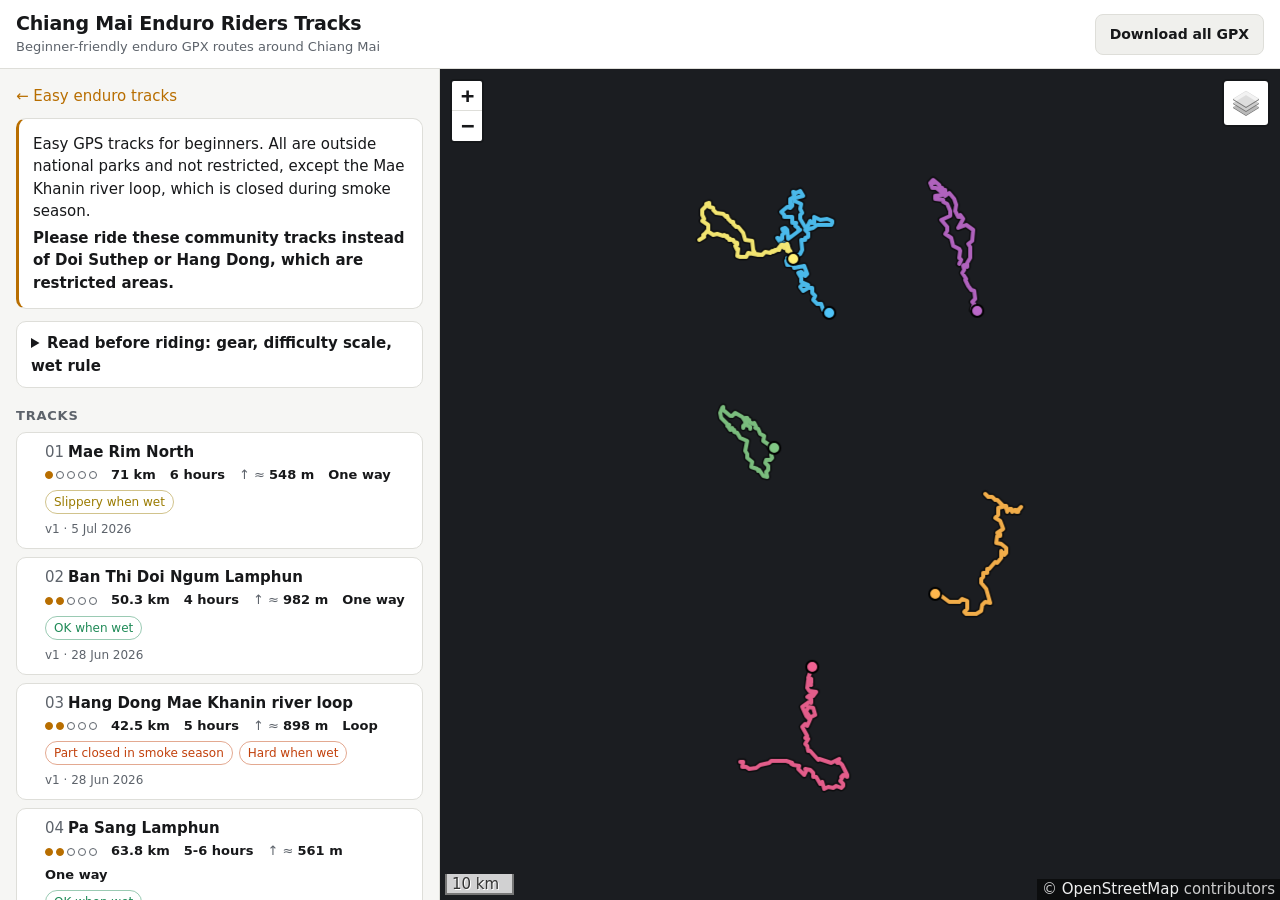
==== docs/index.html @ 4955e288 "Separate Adventure & Supermoto page (#adventure): own map, list, intro, Read-before-riding (tracks/A" ====
<!doctype html>
<html lang="en">
<head>
<meta charset="utf-8">
<meta name="viewport" content="width=device-width, initial-scale=1">
<meta name="robots" content="noindex, nofollow">
<title>Chiang Mai Enduro Riders Tracks</title>
<meta name="description" content="Beginner-friendly enduro GPX routes around Chiang Mai, with notes and downloads.">
<link rel="icon" href="data:image/svg+xml,%3Csvg xmlns='http://www.w3.org/2000/svg' viewBox='0 0 32 32'%3E%3Crect width='32' height='32' rx='7' fill='%23111'/%3E%3Cpath d='M5 24 L12 12 L17 19 L21 14 L27 24 Z' fill='%23f5a524'/%3E%3C/svg%3E">
<link rel="stylesheet" href="vendor/leaflet.min.css">
<link rel="stylesheet" href="style.css?v=ef0bdf35">
</head>
<body>
<header class="top">
  <div class="brand">
    <h1 id="title">Chiang Mai Enduro Riders Tracks</h1>
    <p id="subtitle" class="muted"></p>
  </div>
  <a class="btn" id="zipAll" href="gpx/all-tracks.zip" download>Download all GPX</a>
</header>

<main class="layout">
  <section class="mapwrap">
    <div id="map" role="region" aria-label="Map of the tracks"></div>
    <div id="profile" hidden></div>
  </section>

  <aside class="panel">
    <div id="overview">
      <a class="back" id="toMain" href="#" hidden>← Easy enduro tracks</a>
      <div class="notice">
        <p id="intro"></p>
        <p id="restricted" class="strong"></p>
      </div>
      <details class="rules" id="rules">
        <summary id="rulesSummary">Read before riding</summary>
        <div id="rulesBody"></div>
      </details>
      <h2 class="section" id="listHead">Tracks</h2>
      <ol id="list" class="list"></ol>
      <h2 class="section" id="changesHead">Recent updates</h2>
      <ul id="changes" class="changes"></ul>
      <p id="contribute" class="muted small"></p>
    </div>
    <article id="detail" hidden></article>
  </aside>
</main>

<script src="vendor/leaflet.min.js"></script>
<script src="common.js?v=68463d85"></script>
<script src="app.js?v=18cd552c"></script>
</body>
</html>
---- docs/style.css ----
:root {
  --bg: #0b0c0e;
  --surface: #15171b;
  --surface-2: #1d2026;
  --line: #2a2e35;
  --text: #ecedef;
  --muted: #9aa0a9;
  --accent: #f5a524;
  --accent-ink: #1a1200;
  --ok: #4cc38a;
  --mid: #e6c84f;
  --warn: #ff8a4c;
  --radius: 10px;
  --panel-w: 440px;
  color-scheme: dark;
}
@media (prefers-color-scheme: light) {
  :root:not([data-theme="dark"]) {
    --bg: #f6f6f4; --surface: #ffffff; --surface-2: #f0f0ed; --line: #deded9;
    --text: #17181a; --muted: #5d636b; --accent: #b86e00; --accent-ink: #fff;
    --ok: #1f8a57; --mid: #9a7b00; --warn: #c2410c; color-scheme: light;
  }
}
:root[data-theme="dark"] { color-scheme: dark; }

* { box-sizing: border-box; }
html, body { margin: 0; height: 100%; }
body {
  background: var(--bg); color: var(--text);
  font: 15px/1.5 system-ui, -apple-system, "Segoe UI", Roboto, "Noto Sans Thai", sans-serif;
  display: flex; flex-direction: column;
}
a { color: var(--accent); }
h1, h2, h3 { line-height: 1.2; margin: 0; }
.muted { color: var(--muted); }
.small { font-size: 13px; }
.strong { font-weight: 600; }

.top {
  display: flex; align-items: center; justify-content: space-between; gap: 12px;
  padding: 12px 16px; border-bottom: 1px solid var(--line); background: var(--surface);
}
.top h1 { font-size: 19px; letter-spacing: -0.01em; }
.top p { margin: 2px 0 0; font-size: 13px; }

.btn {
  display: inline-flex; align-items: center; justify-content: center; gap: 6px;
  padding: 9px 14px; border-radius: 8px; border: 1px solid var(--line);
  background: var(--surface-2); color: var(--text); text-decoration: none;
  font: inherit; font-weight: 600; font-size: 14px; cursor: pointer; white-space: nowrap;
}
.btn:hover { border-color: var(--muted); }
.btn.primary { background: var(--accent); color: var(--accent-ink); border-color: var(--accent); }
.btn:focus-visible, button:focus-visible, a:focus-visible { outline: 2px solid var(--accent); outline-offset: 2px; }

.layout { flex: 1; display: flex; min-height: 0; }
.panel {
  width: var(--panel-w); flex: none; overflow-y: auto; padding: 16px;
  border-right: 1px solid var(--line); order: -1;
}
.mapwrap { flex: 1; display: flex; flex-direction: column; min-width: 0; }
#map { flex: 1; min-height: 300px; background: #1b1d21; }
.leaflet-tile-pane { filter: brightness(0.82) contrast(1.05); }
:root[data-theme="light"] .leaflet-tile-pane { filter: none; }
@media (prefers-color-scheme: light) { :root:not([data-theme="dark"]) .leaflet-tile-pane { filter: none; } }

.notice {
  background: var(--surface); border: 1px solid var(--line); border-left: 3px solid var(--accent);
  border-radius: var(--radius); padding: 10px 14px;
}
.notice p { margin: 4px 0; }

.rules { margin: 12px 0 4px; background: var(--surface); border: 1px solid var(--line); border-radius: var(--radius); }
.rules summary { padding: 10px 14px; cursor: pointer; font-weight: 600; }
.rules > div { padding: 0 14px 12px; }
.rules ul { margin: 6px 0; padding-left: 20px; }
.rules p { margin: 8px 0; }
.scale { display: grid; grid-template-columns: auto 1fr; gap: 4px 10px; margin: 6px 0; align-items: center; }

.section { font-size: 13px; text-transform: uppercase; letter-spacing: 0.06em; color: var(--muted); margin: 20px 0 8px; }

.card.seclink { text-decoration: none; border-style: dashed; }
.card.seclink .swatch { background: repeating-linear-gradient(180deg, var(--accent) 0 6px, transparent 6px 10px); }
.card.seclink h3 { color: var(--accent); }
a.back { display: inline-block; text-decoration: none; }
.list { list-style: none; margin: 0; padding: 0; display: grid; gap: 8px; }
.card {
  display: grid; grid-template-columns: 6px 1fr; gap: 12px; width: 100%; text-align: left;
  background: var(--surface); color: inherit; border: 1px solid var(--line); border-radius: var(--radius);
  padding: 10px 12px 10px 10px; cursor: pointer; font: inherit;
}
.card:hover, .card.hl { border-color: var(--muted); background: var(--surface-2); }
.swatch { border-radius: 3px; }
.card h3 { font-size: 15px; font-weight: 650; }
.card .num { color: var(--muted); font-weight: 500; margin-right: 4px; }
.stats { display: flex; flex-wrap: wrap; gap: 4px 14px; margin-top: 4px; font-size: 13px; color: var(--muted); }
.stats b { color: var(--text); font-weight: 600; }
.chips { display: flex; flex-wrap: wrap; gap: 6px; margin-top: 6px; }
.chip { font-size: 12px; padding: 2px 8px; border-radius: 99px; border: 1px solid var(--line); color: var(--muted); }
.chip.warn { color: var(--warn); border-color: color-mix(in srgb, var(--warn) 45%, transparent); }
.chip.mid { color: var(--mid); border-color: color-mix(in srgb, var(--mid) 45%, transparent); }
.chip.ok { color: var(--ok); border-color: color-mix(in srgb, var(--ok) 45%, transparent); }
.ver { font-size: 12px; color: var(--muted); margin-top: 6px; }

.dots { display: inline-flex; gap: 3px; vertical-align: middle; }
.dots i { width: 8px; height: 8px; border-radius: 50%; border: 1px solid var(--muted); display: inline-block; }
.dots i.on { background: var(--accent); border-color: var(--accent); }

.changes { list-style: none; padding: 0; margin: 0; font-size: 13px; }
.changes li { padding: 7px 0; border-bottom: 1px solid var(--line); display: grid; grid-template-columns: 84px 1fr; gap: 8px; }
.changes time { color: var(--muted); }
.changes a { color: var(--text); text-decoration: none; font-weight: 600; }
.changes a:hover { color: var(--accent); }

/* detail */
.back { background: none; border: 0; color: var(--accent); font: inherit; padding: 0; cursor: pointer; margin-bottom: 10px; }
.detail-head h2 { font-size: 21px; margin: 2px 0 6px; }
.actions { display: flex; flex-wrap: wrap; gap: 8px; margin: 14px 0; }
.sendbox { margin-top: 20px; background: var(--surface); border: 1px solid var(--line); border-radius: var(--radius); }
.sendbox summary { padding: 12px 14px; cursor: pointer; font-weight: 600; }
.sendbox form { padding: 0 14px 14px; display: grid; gap: 10px; }
.sendbox form p { margin: 0; }
.sendbox label { display: grid; gap: 4px; font-size: 13px; }
.sendbox input:not([type=file]), .sendbox select, .sendbox textarea {
  font: inherit; color: var(--text); background: var(--surface-2); border: 1px solid var(--line);
  border-radius: 8px; padding: 8px 10px; width: 100%;
}
.sendbox button[type=submit] { justify-self: start; }
.sendbox button:disabled { opacity: 0.6; cursor: wait; }
.spotpick { display: grid; gap: 6px; font-size: 13px; }
.spotrow { display: flex; justify-content: space-between; align-items: center; gap: 8px; flex-wrap: wrap; }
.btn.small { padding: 5px 10px; font-size: 13px; }
#spotMap { height: 220px; border-radius: 8px; border: 1px solid var(--line); isolation: isolate; }  /* keep its map layers under the sticky main map on phones */
.trap { position: absolute; left: -9999px; width: 1px; height: 1px; opacity: 0; }
.facts { display: grid; grid-template-columns: repeat(4, 1fr); gap: 8px; margin: 12px 0; }
.fact { background: var(--surface); border: 1px solid var(--line); border-radius: 8px; padding: 8px 10px; }
.fact span { display: block; font-size: 12px; color: var(--muted); }
.fact b { font-size: 17px; }
.desc { margin: 0; }
.desc dt { font-size: 12px; text-transform: uppercase; letter-spacing: 0.05em; color: var(--muted); margin-top: 12px; }
.desc dd { margin: 2px 0 0; }
.desc dd.legal { color: var(--warn); font-weight: 600; }
.history { list-style: none; padding: 0; margin: 0; font-size: 13px; }
.history li { padding: 7px 0; border-bottom: 1px solid var(--line); }
.history b { color: var(--text); }

/* elevation profile */
#profile { height: 128px; border-top: 1px solid var(--line); background: var(--surface); position: relative; }
#profile svg { width: calc(100% - 52px); margin-left: 52px; height: 100%; display: block; touch-action: none; }
#profile .axis { position: absolute; font-size: 11px; color: var(--muted); white-space: nowrap; pointer-events: none; }
#profile .tip {
  position: absolute; top: 6px; padding: 2px 8px; border-radius: 6px; font-size: 12px;
  background: var(--surface-2); border: 1px solid var(--line); pointer-events: none; white-space: nowrap;
}
#profile .none { padding: 14px 16px; color: var(--muted); font-size: 13px; }

.leaflet-container { font: inherit; }
.leaflet-control-layers, .leaflet-bar a { background: var(--surface); color: var(--text); border-color: var(--line); }
.leaflet-control-attribution { background: rgba(0,0,0,0.55) !important; color: #ccc; }
.leaflet-control-attribution a { color: #eee; }

@media (max-width: 820px) {
  body { height: auto; min-height: 100%; }
  .layout { flex-direction: column; }
  .mapwrap { position: sticky; top: 0; z-index: 5; height: 46vh; flex: none; }
  #map { min-height: 0; }
  #profile { height: 96px; flex: none; }
  .mapwrap:has(#profile:not([hidden])) { height: 56vh; }
  .panel { width: auto; border-right: 0; order: 0; overflow: visible; }
  .facts { grid-template-columns: repeat(2, 1fr); }
  .top .btn { padding: 8px 10px; font-size: 13px; }
}

/* editors page */
.page { max-width: 760px; margin: 0 auto; padding: 20px 16px 60px; }
.page h2 { font-size: 18px; margin: 28px 0 8px; }
.page ol, .page ul { padding-left: 22px; }
.page li { margin: 6px 0; }
.page code { background: var(--surface-2); padding: 1px 5px; border-radius: 4px; font-size: 13px; }
.box { background: var(--surface); border: 1px solid var(--line); border-radius: var(--radius); padding: 14px; }
.row { display: flex; flex-wrap: wrap; gap: 10px; align-items: center; }
select, input[type=file] { font: inherit; color: var(--text); background: var(--surface-2); border: 1px solid var(--line); border-radius: 8px; padding: 8px; max-width: 100%; }
#cmpMap { isolation: isolate; height: 420px; border-radius: var(--radius); margin-top: 12px; border: 1px solid var(--line); }
#cmpResult { margin-top: 10px; }
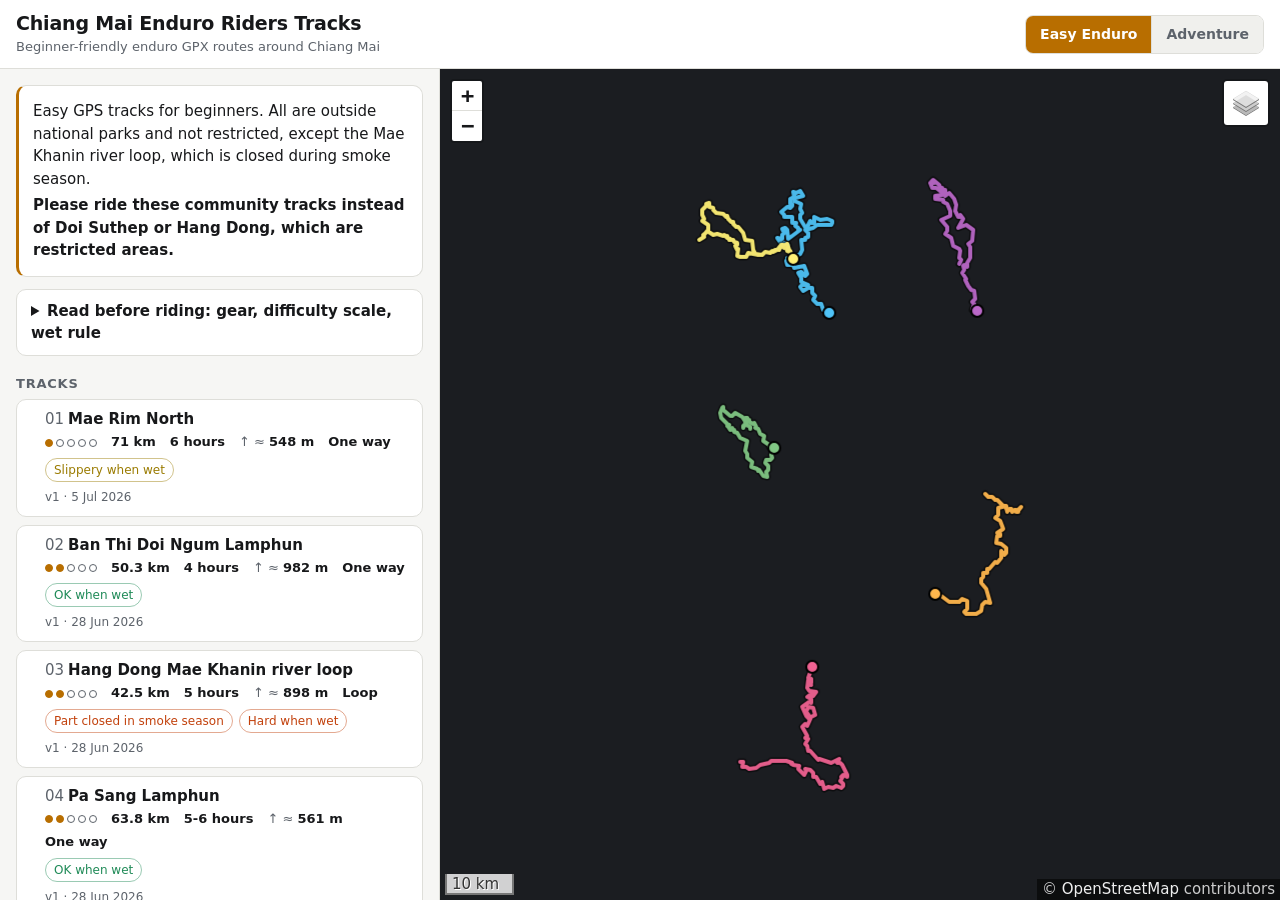
==== commit ec67ffa1: "Top-right section menu (Jul's idea), drop the Download all GPX button Easy Enduro / Adventure button" ====
--- a/docs/index.html
+++ b/docs/index.html
@@ -8,7 +8,7 @@
 <meta name="description" content="Beginner-friendly enduro GPX routes around Chiang Mai, with notes and downloads.">
 <link rel="icon" href="data:image/svg+xml,%3Csvg xmlns='http://www.w3.org/2000/svg' viewBox='0 0 32 32'%3E%3Crect width='32' height='32' rx='7' fill='%23111'/%3E%3Cpath d='M5 24 L12 12 L17 19 L21 14 L27 24 Z' fill='%23f5a524'/%3E%3C/svg%3E">
 <link rel="stylesheet" href="vendor/leaflet.min.css">
-<link rel="stylesheet" href="style.css?v=ef0bdf35">
+<link rel="stylesheet" href="style.css?v=b1acdf25">
 </head>
 <body>
 <header class="top">
@@ -16,7 +16,10 @@
     <h1 id="title">Chiang Mai Enduro Riders Tracks</h1>
     <p id="subtitle" class="muted"></p>
   </div>
-  <a class="btn" id="zipAll" href="gpx/all-tracks.zip" download>Download all GPX</a>
+  <nav class="secnav" id="secNav" aria-label="Sections" hidden>
+    <div class="seg" id="secTabs"></div>
+    <select id="secPick" aria-label="Choose a section"></select>
+  </nav>
 </header>
 
 <main class="layout">
@@ -48,6 +51,6 @@
 
 <script src="vendor/leaflet.min.js"></script>
 <script src="common.js?v=68463d85"></script>
-<script src="app.js?v=18cd552c"></script>
+<script src="app.js?v=73d35bb9"></script>
 </body>
 </html>
--- a/docs/style.css
+++ b/docs/style.css
@@ -35,6 +35,7 @@
 .muted { color: var(--muted); }
 .small { font-size: 13px; }
 .strong { font-weight: 600; }
+[hidden] { display: none !important; }
 
 .top {
   display: flex; align-items: center; justify-content: space-between; gap: 12px;
@@ -42,6 +43,14 @@
 }
 .top h1 { font-size: 19px; letter-spacing: -0.01em; }
 .top p { margin: 2px 0 0; font-size: 13px; }
+.brand { min-width: 0; }
+.secnav { flex: none; }
+.seg { display: flex; border: 1px solid var(--line); border-radius: 8px; overflow: hidden; }
+.seg a { padding: 8px 14px; font-size: 14px; font-weight: 600; color: var(--muted); text-decoration: none; background: var(--surface-2); white-space: nowrap; }
+.seg a + a { border-left: 1px solid var(--line); }
+.seg a:hover { color: var(--text); }
+.seg a.on { background: var(--accent); color: var(--accent-ink); }
+#secPick { display: none; font-weight: 600; font-size: 14px; padding: 7px 8px; }
 
 .btn {
   display: inline-flex; align-items: center; justify-content: center; gap: 6px;
@@ -169,6 +178,9 @@
   .panel { width: auto; border-right: 0; order: 0; overflow: visible; }
   .facts { grid-template-columns: repeat(2, 1fr); }
   .top .btn { padding: 8px 10px; font-size: 13px; }
+  .top h1 { font-size: 17px; }
+  .seg { display: none; }
+  #secPick { display: block; }
 }
 
 /* editors page */
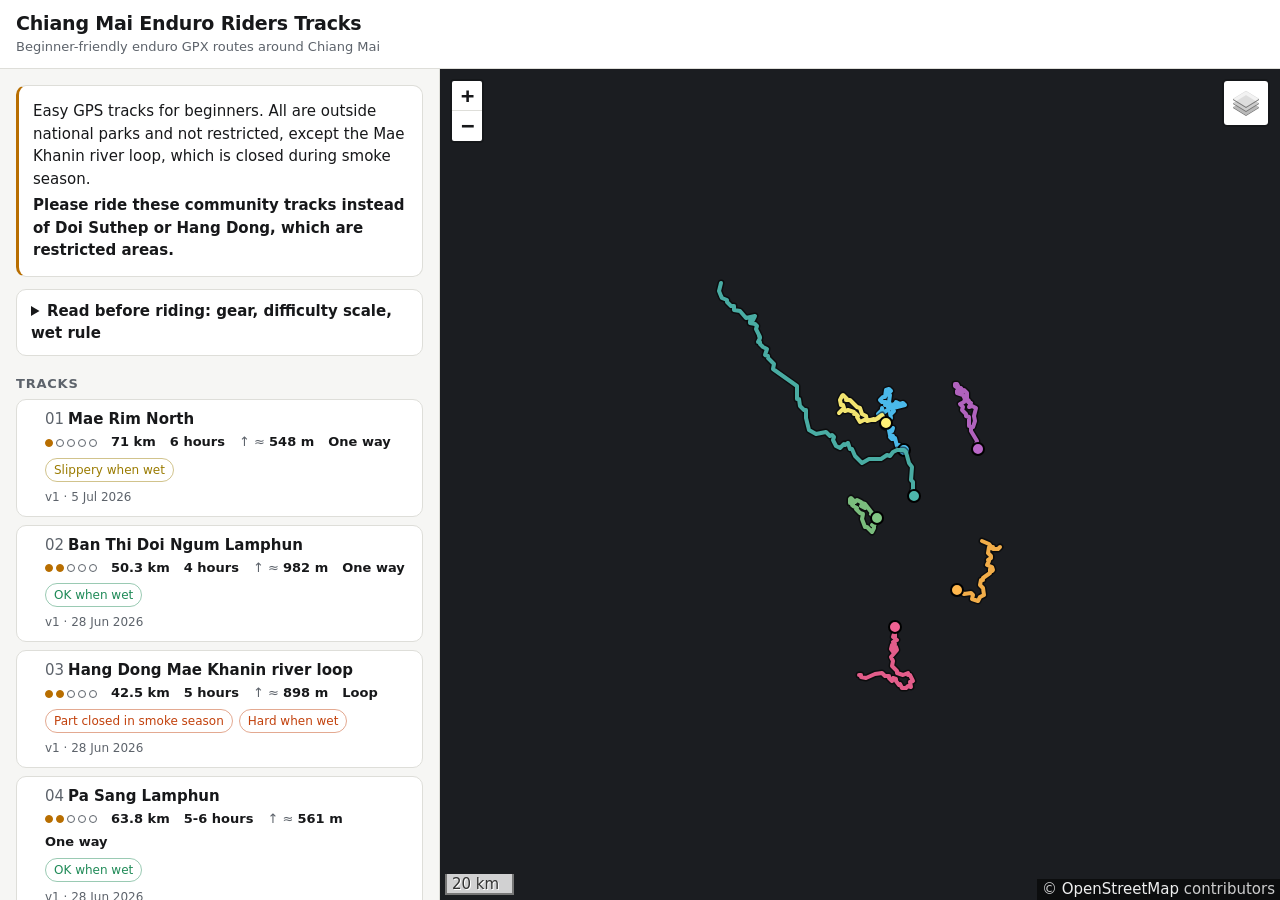
==== commit a80e95b0: "Rebuild site" ====
--- a/docs/index.html
+++ b/docs/index.html
@@ -51,6 +51,6 @@
 
 <script src="vendor/leaflet.min.js"></script>
 <script src="common.js?v=68463d85"></script>
-<script src="app.js?v=73d35bb9"></script>
+<script src="app.js?v=2fd894d8"></script>
 </body>
 </html>
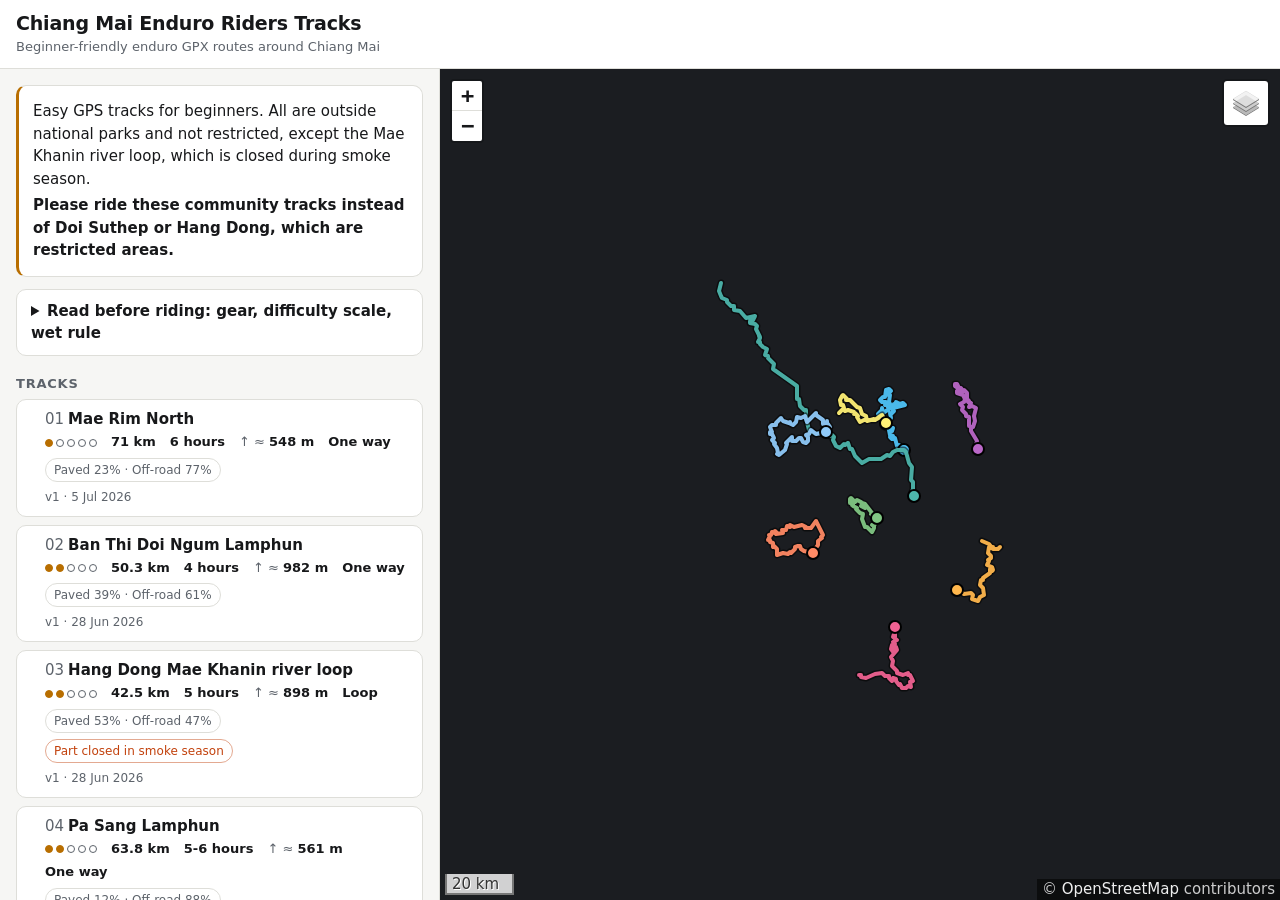
==== commit 22f8d0a5: "Main list shows paved vs off-road; laterite marked on track pages Surfaces follow Jul's rule: paved " ====
--- a/docs/index.html
+++ b/docs/index.html
@@ -8,7 +8,7 @@
 <meta name="description" content="Beginner-friendly enduro GPX routes around Chiang Mai, with notes and downloads.">
 <link rel="icon" href="data:image/svg+xml,%3Csvg xmlns='http://www.w3.org/2000/svg' viewBox='0 0 32 32'%3E%3Crect width='32' height='32' rx='7' fill='%23111'/%3E%3Cpath d='M5 24 L12 12 L17 19 L21 14 L27 24 Z' fill='%23f5a524'/%3E%3C/svg%3E">
 <link rel="stylesheet" href="vendor/leaflet.min.css">
-<link rel="stylesheet" href="style.css?v=b1acdf25">
+<link rel="stylesheet" href="style.css?v=f8756583">
 </head>
 <body>
 <header class="top">
@@ -51,6 +51,6 @@
 
 <script src="vendor/leaflet.min.js"></script>
 <script src="common.js?v=68463d85"></script>
-<script src="app.js?v=2fd894d8"></script>
+<script src="app.js?v=25e95b16"></script>
 </body>
 </html>
--- a/docs/style.css
+++ b/docs/style.css
@@ -194,3 +194,11 @@
 select, input[type=file] { font: inherit; color: var(--text); background: var(--surface-2); border: 1px solid var(--line); border-radius: 8px; padding: 8px; max-width: 100%; }
 #cmpMap { isolation: isolate; height: 420px; border-radius: var(--radius); margin-top: 12px; border: 1px solid var(--line); }
 #cmpResult { margin-top: 10px; }
+
+/* track page: surface share bar + key */
+.surfbar { display: flex; height: 12px; border-radius: 6px; overflow: hidden; border: 1px solid #000; margin: 6px 0 8px; }
+.surfkey { list-style: none; padding: 0; margin: 0 0 4px; display: flex; flex-wrap: wrap; gap: 6px 16px; font-size: 14px; }
+.laterite { font-size: 14px; margin: 8px 0 4px; }
+.laterite i { display: inline-block; width: 24px; height: 8px; border: 1px solid #000; margin-right: 6px; vertical-align: 1px;
+  background: repeating-linear-gradient(90deg, #7a1408 0 4px, #ff9800 4px 12px); }
+.surfkey i { display: inline-block; width: 12px; height: 12px; border-radius: 3px; border: 1px solid #000; margin-right: 6px; vertical-align: -1px; }
